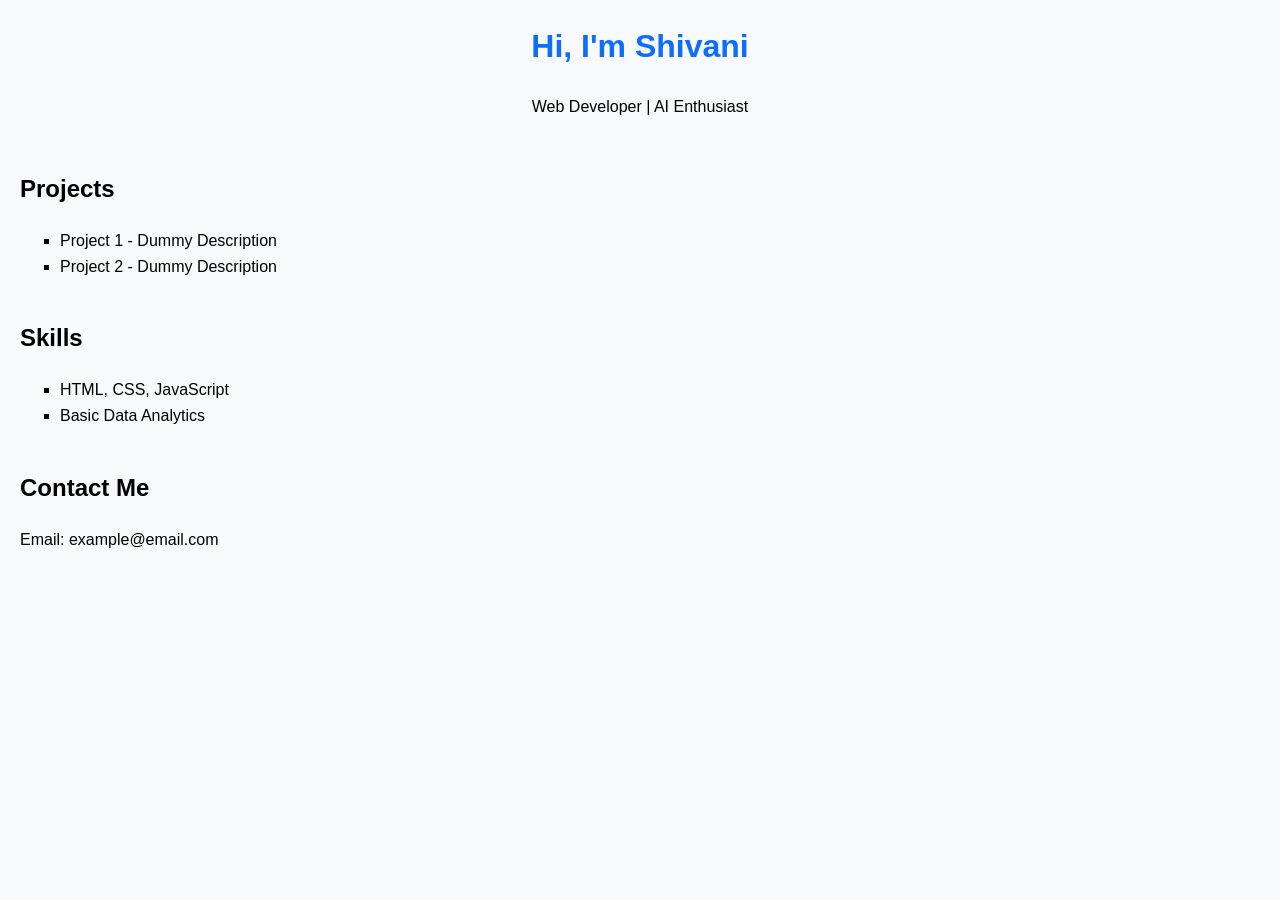
==== index.html @ 0a225206 "Initial website files" ====
<!DOCTYPE html>
<html lang="en">
<head>
  <meta charset="UTF-8">
  <meta name="viewport" content="width=device-width, initial-scale=1.0">
  <title>Shivani Portfolio</title>
  <link rel="stylesheet" href="style.css">
  <link rel="manifest" href="manifest.json">
</head>
<body>
  <header>
    <h1>Hi, I'm Shivani</h1>
    <p>Web Developer | AI Enthusiast</p>
  </header>

  <section id="projects">
    <h2>Projects</h2>
    <ul>
      <li>Project 1 - Dummy Description</li>
      <li>Project 2 - Dummy Description</li>
    </ul>
  </section>

  <section id="skills">
    <h2>Skills</h2>
    <ul>
      <li>HTML, CSS, JavaScript</li>
      <li>Basic Data Analytics</li>
    </ul>
  </section>

  <section id="contact">
    <h2>Contact Me</h2>
    <p>Email: example@email.com</p>
  </section>

  <script src="script.js"></script>
</body>
</html>
---- style.css ----
body {
  font-family: Arial, sans-serif;
  margin: 20px;
  line-height: 1.6;
  background-color: #f8f9fa;
}

header {
  text-align: center;
  margin-bottom: 50px;
}

h1 {
  color: #0d6efd;
}

section {
  margin-bottom: 40px;
}

ul {
  list-style-type: square;
}
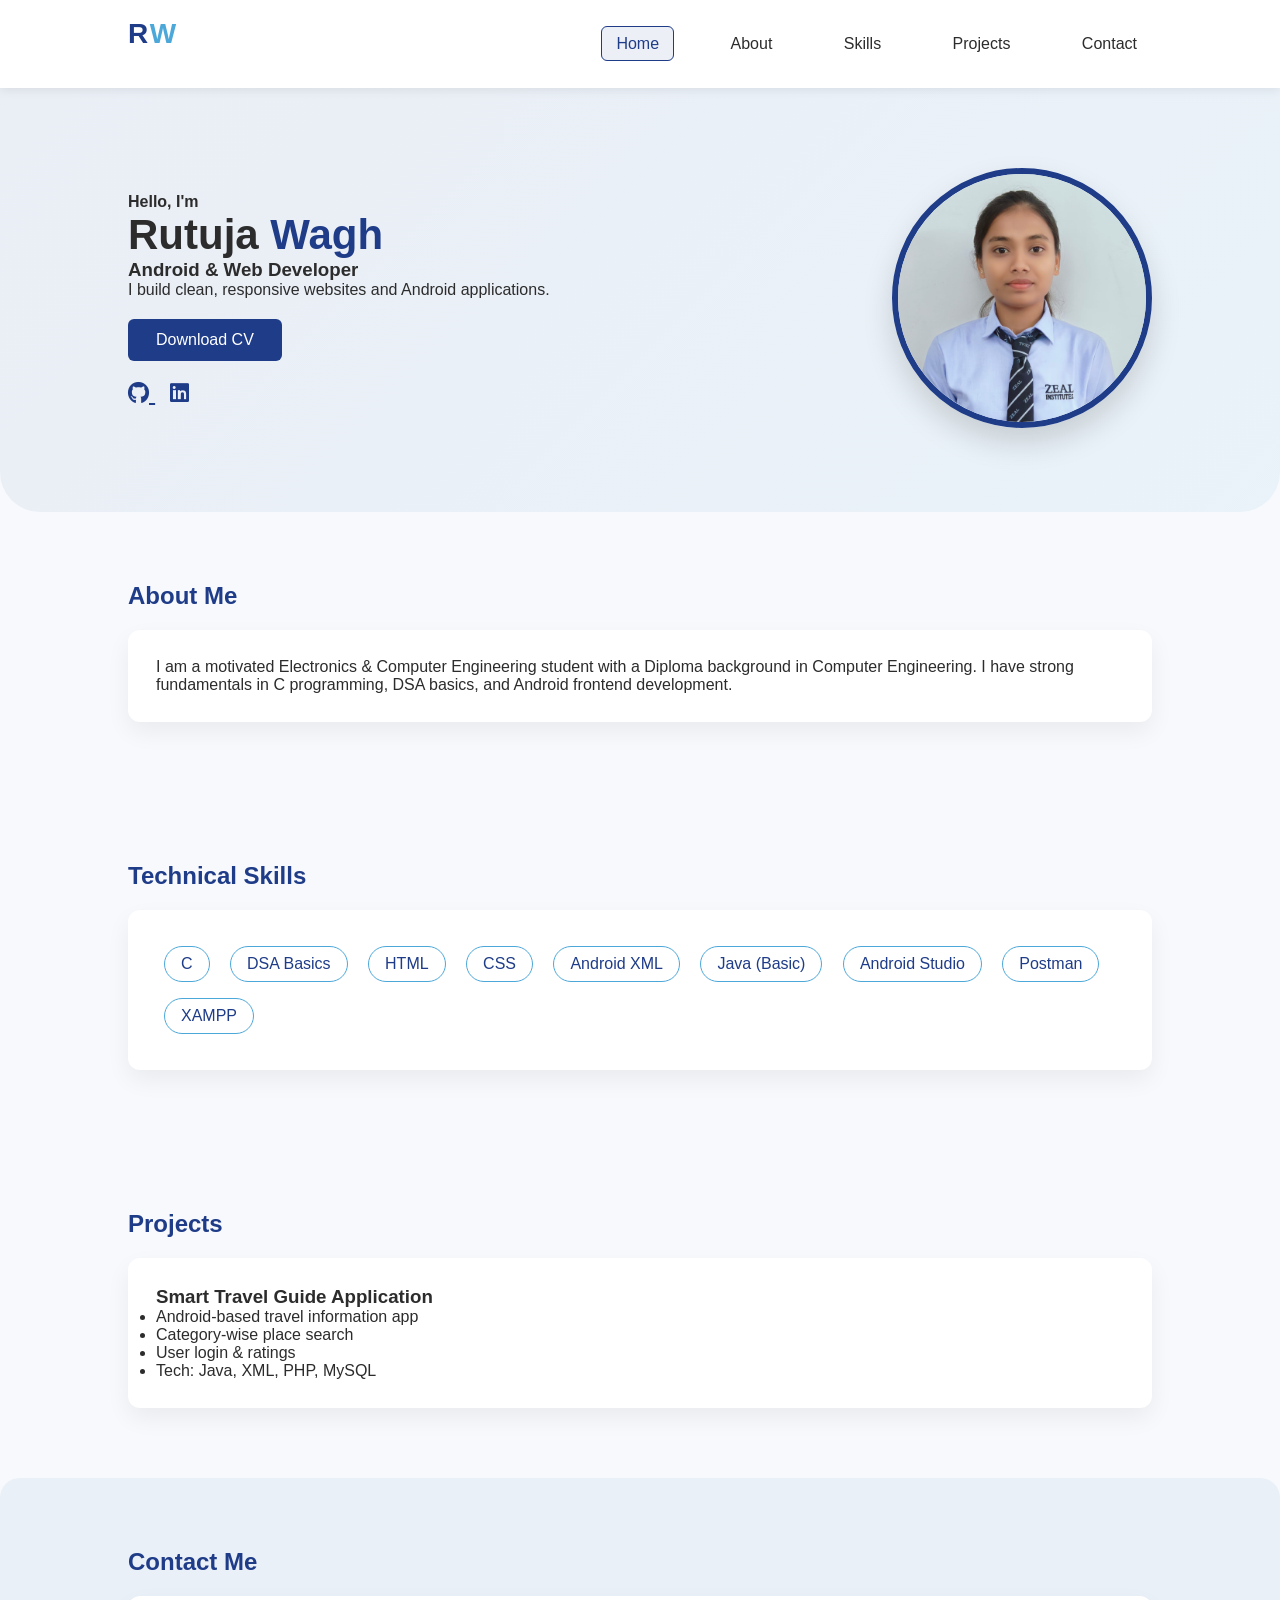
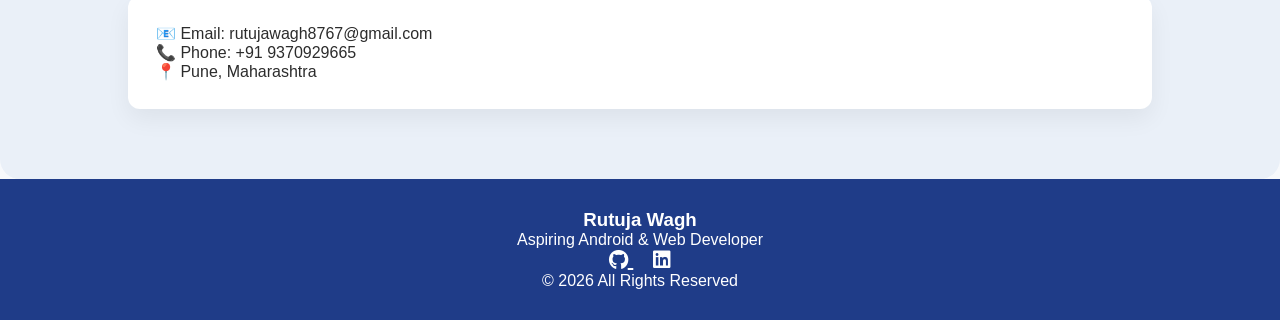
==== commit 56159dd4: "Final portfolio upload" ====
--- a/index.html
+++ b/index.html
@@ -1,39 +1,146 @@
 <!DOCTYPE html>
 <html lang="en">
 <head>
-  <meta charset="UTF-8">
-  <meta name="viewport" content="width=device-width, initial-scale=1.0">
-  <title>Shivani Portfolio</title>
-  <link rel="stylesheet" href="style.css">
-  <link rel="manifest" href="manifest.json">
+<meta charset="UTF-8">
+<meta name="viewport" content="width=device-width, initial-scale=1.0">
+<title>Rutuja Wagh | Portfolio</title>
+
+<!-- FAVICON -->
+<link rel="icon" type="image/x-icon" href="images/favicon.ico">
+
+<!-- FONT AWESOME (GitHub & LinkedIn Icons) -->
+<link rel="stylesheet" href="https://cdnjs.cloudflare.com/ajax/libs/font-awesome/6.5.1/css/all.min.css">
+
+<link rel="stylesheet" href="style.css">
 </head>
 <body>
-  <header>
-    <h1>Hi, I'm Shivani</h1>
-    <p>Web Developer | AI Enthusiast</p>
-  </header>
 
-  <section id="projects">
-    <h2>Projects</h2>
+<!-- NAVBAR -->
+<header>
+  <nav>
+    <h2 class="logo">R<span>W</span></h2>
+
+    <ul class="nav-links">
+  <li><a href="#home" class="nav-link active">Home</a></li>
+  <li><a href="#about" class="nav-link">About</a></li>
+  <li><a href="#skills" class="nav-link">Skills</a></li>
+  <li><a href="#projects" class="nav-link">Projects</a></li>
+  <li><a href="#contact" class="nav-link">Contact</a></li>
+</ul>
+
+  </nav>
+</header>
+
+<!-- HERO SECTION -->
+<section class="home" id="home">
+  <div class="hero-container">
+
+    <div class="content">
+      <h4>Hello, I'm</h4>
+      <h1>Rutuja <span>Wagh</span></h1>
+      <h3>Android & Web Developer</h3>
+      <p>I build clean, responsive websites and Android applications.</p>
+
+      <a href="resume.pdf" class="btn" download>Download CV</a>
+
+      <!-- SOCIAL ICONS -->
+      <div class="social-links"> 
+        <a href="https://github.com/Rutujawagh123" target="_blank">
+          <i class="fab fa-github"></i>
+        </a>
+        <a href="https://www.linkedin.com/in/rutuja-wagh-89a34329a" target="_blank">
+          <i class="fab fa-linkedin"></i>
+        </a>
+      </div>
+    </div>
+
+    <!-- PROFILE PHOTO -->
+    <div class="hero-img">
+      <img src="images/profile.jpg" alt="Profile Photo">
+    </div>
+
+  </div>
+</section>
+
+<!-- ABOUT -->
+<section id="about">
+  <h2>About Me</h2>
+  <div class="card">
+    <p>
+      I am a motivated Electronics & Computer Engineering student with a Diploma
+      background in Computer Engineering. I have strong fundamentals in C programming,
+      DSA basics, and Android frontend development.
+    </p>
+  </div>
+</section>
+
+<!-- SKILLS -->
+<section id="skills">
+  <h2>Technical Skills</h2>
+  <div class="card skill-box">
+    <span>C</span>
+    <span>DSA Basics</span>
+    <span>HTML</span>
+    <span>CSS</span>
+    <span>Android XML</span>
+    <span>Java (Basic)</span>
+    <span>Android Studio</span>
+    <span>Postman</span>
+    <span>XAMPP</span>
+  </div>
+</section>
+
+<!-- PROJECTS -->
+<section id="projects">
+  <h2>Projects</h2>
+  <div class="card">
+    <h3>Smart Travel Guide Application</h3>
     <ul>
-      <li>Project 1 - Dummy Description</li>
-      <li>Project 2 - Dummy Description</li>
+      <li>Android-based travel information app</li>
+      <li>Category-wise place search</li>
+      <li>User login & ratings</li>
+      <li>Tech: Java, XML, PHP, MySQL</li>
     </ul>
-  </section>
+  </div>
+</section>
 
-  <section id="skills">
-    <h2>Skills</h2>
-    <ul>
-      <li>HTML, CSS, JavaScript</li>
-      <li>Basic Data Analytics</li>
-    </ul>
-  </section>
+<!-- CONTACT -->
+<section class="contact" id="contact">
+  <h2>Contact Me</h2>
+  <div class="card contact-info">
+    <p>📧 Email: rutujawagh8767@gmail.com</p>
+    <p>📞 Phone: +91 9370929665</p>
+    <p>📍 Pune, Maharashtra</p>
+  </div>
+</section>
 
-  <section id="contact">
-    <h2>Contact Me</h2>
-    <p>Email: example@email.com</p>
-  </section>
+<!-- FOOTER -->
+<footer>
+  <h3>Rutuja Wagh</h3>
+  <p>Aspiring Android & Web Developer</p>
 
-  <script src="script.js"></script>
+  <div class="footer-social">
+    <a href="https://github.com/YOUR_GITHUB_USERNAME" target="_blank">
+      <i class="fab fa-github"></i>
+    </a>
+    <a href="https://www.linkedin.com/in/YOUR_LINKEDIN_USERNAME" target="_blank">
+      <i class="fab fa-linkedin"></i>
+    </a>
+  </div>
+
+  <p>© 2026 All Rights Reserved</p>
+</footer>
+
+<script>
+  const links = document.querySelectorAll('.nav-link');
+
+  links.forEach(link => {
+    link.addEventListener('click', () => {
+      links.forEach(l => l.classList.remove('active'));
+      link.classList.add('active');
+    });
+  });
+</script>
+
 </body>
-</html>+</html>
--- a/style.css
+++ b/style.css
@@ -1,23 +1,226 @@
-body {
-  font-family: Arial, sans-serif;
-  margin: 20px;
-  line-height: 1.6;
-  background-color: #f8f9fa;
-}
-
-header {
-  text-align: center;
-  margin-bottom: 50px;
-}
-
-h1 {
-  color: #0d6efd;
-}
-
-section {
-  margin-bottom: 40px;
-}
-
-ul {
-  list-style-type: square;
-}+*{
+  margin:0;
+  padding:0;
+  box-sizing:border-box;
+  font-family:'Segoe UI', Tahoma, sans-serif;
+}
+
+:root{
+  --primary:#1f3c88;
+  --accent:#4da8da;
+  --bg1:#eef2f7;
+  --bg2:#f9fbfd;
+  --card:#ffffff;
+  --text:#2c2c2c;
+}
+
+html{
+  scroll-behavior:smooth;
+}
+
+body{
+  background: linear-gradient(135deg, #f3f6fb, #e9eef5);
+  color: var(--text);
+}
+
+.home{
+  background: linear-gradient(
+    135deg,
+    rgba(31,60,136,0.06),
+    rgba(77,168,218,0.08)
+  );
+  border-radius: 0 0 40px 40px;
+}
+
+body{
+  background:#f7f9fc;
+}
+
+
+
+
+/* NAVBAR */
+header{
+  position:sticky;
+  top:0;
+  background:var(--card);
+  box-shadow:0 2px 10px rgba(0,0,0,0.08);
+  z-index:1000;
+}
+
+nav{
+  display:flex;
+  justify-content:space-between;
+  align-items:center;
+  padding:18px 10%;
+}
+
+.logo{
+  font-size:28px;
+  font-weight:700;
+  letter-spacing:2px;
+  color:var(--primary);
+}
+
+.logo span{
+  color:var(--accent);
+}
+
+
+nav ul li{
+  display:inline-block;
+  margin-left:25px;
+}
+
+nav ul li a{
+  text-decoration:none;
+  color:var(--text);
+  font-weight:500;
+}
+
+nav ul li a:hover{
+  color:var(--primary);
+}
+
+/* HERO */
+.home{
+  padding:80px 10%;
+}
+
+.hero-container{
+  display:flex;
+  align-items:center;
+  justify-content:space-between;
+  gap:50px;
+}
+
+.hero-img img{
+  width:260px;
+  height:260px;
+  border-radius:50%;
+  object-fit:cover;
+  border:6px solid var(--primary);
+  box-shadow:0 15px 30px rgba(0,0,0,0.15);
+}
+
+.home h1{
+  font-size:42px;
+}
+
+.home span{
+  color:var(--primary);
+}
+
+.btn{
+  display:inline-block;
+  margin-top:20px;
+  padding:12px 28px;
+  background:var(--primary);
+  color:white;
+  text-decoration:none;
+  border-radius:6px;
+}
+
+.btn:hover{
+  background:var(--accent);
+}
+
+/* SOCIAL ICONS */
+.social-links{
+  margin-top:20px;
+}
+
+.social-links a{
+  font-size:22px;
+  margin-right:15px;
+  color:var(--primary);
+}
+
+.social-links a:hover{
+  color:var(--accent);
+}
+
+/* SECTIONS */
+section{
+  padding:70px 10%;
+}
+
+h2{
+  color:var(--primary);
+  margin-bottom:20px;
+}
+
+/* CARD */
+.card{
+  background:var(--card);
+  padding:28px;
+  border-radius:12px;
+  box-shadow:0 10px 25px rgba(0,0,0,0.06);
+}
+
+/* SKILLS */
+.skill-box span{
+  display:inline-block;
+  padding:8px 16px;
+  margin:8px;
+  border:1px solid var(--accent);
+  border-radius:20px;
+  color:var(--primary);
+}
+
+/* CONTACT */
+.contact{
+  background:#eaf0f8;
+  border-radius:20px;
+}
+
+/* FOOTER */
+footer{
+  background:var(--primary);
+  color:white;
+  text-align:center;
+  padding:30px;
+}
+
+.footer-social a{
+  color:white;
+  margin:0 10px;
+  font-size:20px;
+}
+
+.footer-social a:hover{
+  color:var(--accent);
+}
+
+.nav-links{
+  list-style:none;
+}
+
+.nav-links li{
+  display:inline-block;
+}
+
+.nav-link{
+  text-decoration:none;
+  padding:8px 14px;
+  margin-left:12px;
+  border:1.5px solid transparent;
+  border-radius:6px;
+  color:var(--text);
+  font-weight:500;
+  transition:0.3s ease;
+}
+
+/* Hover effect */
+.nav-link:hover{
+  border-color:var(--primary);
+  color:var(--primary);
+}
+
+/* Active (clicked / current section) */
+.nav-link.active{
+  border-color:var(--primary);
+  color:var(--primary);
+  background:rgba(31,60,136,0.08);
+}
+
